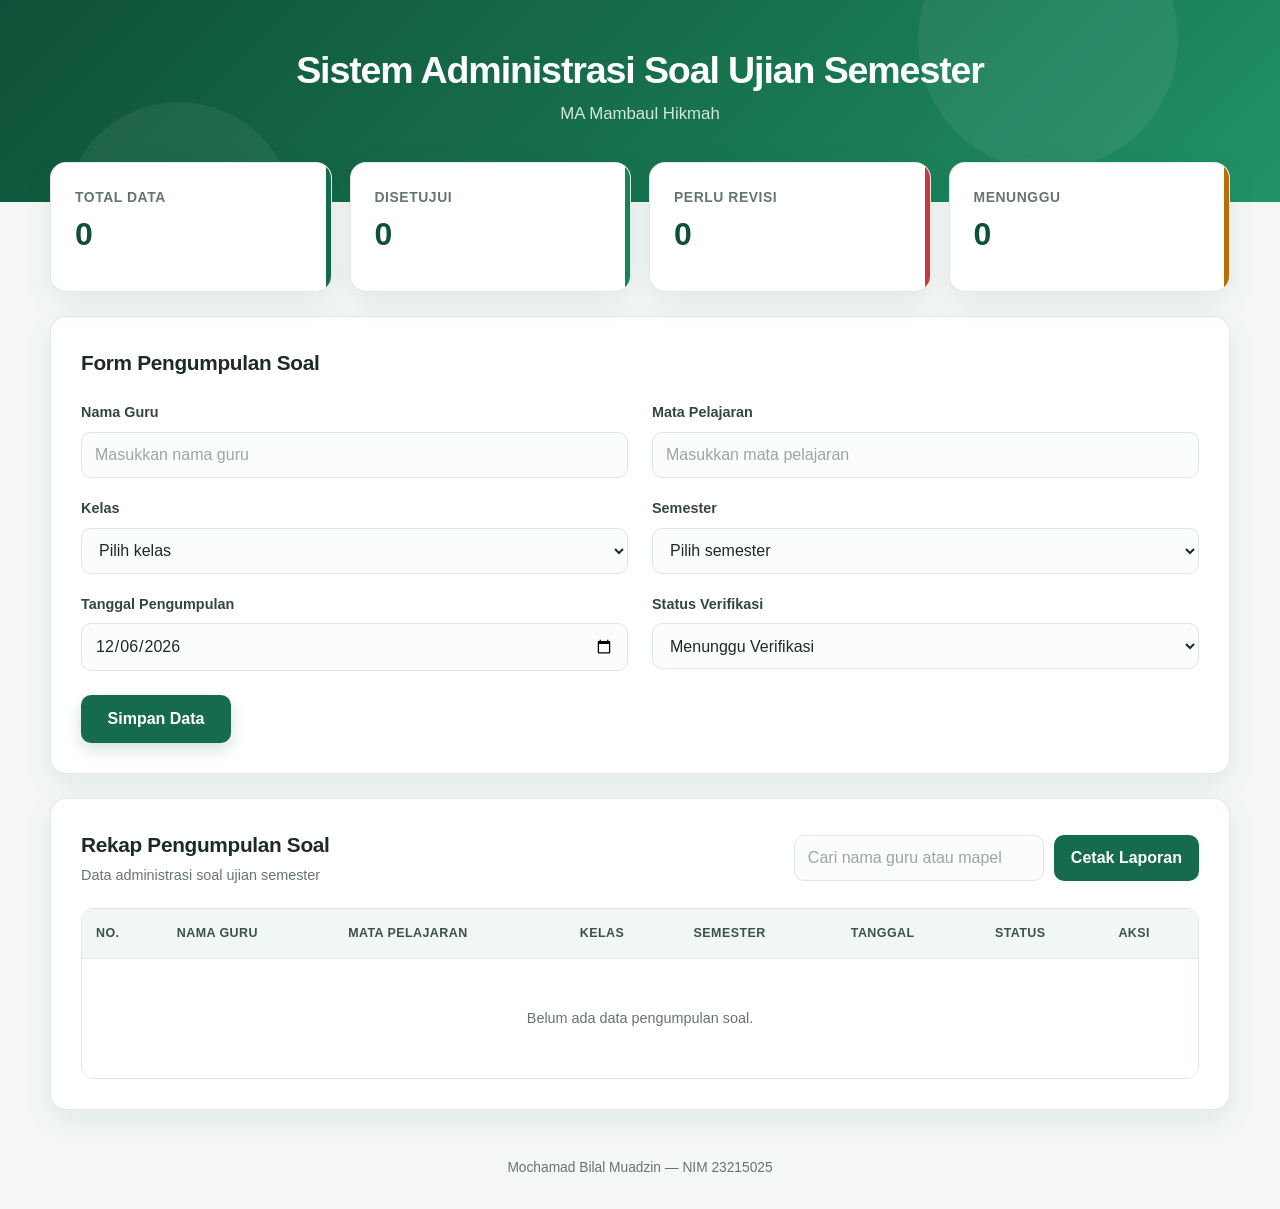
==== dashboard.html @ e2e62500 "Backup sebelum pengembangan fitur lengkap" ====
<!DOCTYPE html>
<html lang="id">
<head>
    <meta charset="UTF-8">
    <meta name="viewport" content="width=device-width, initial-scale=1.0">
    <title>Sistem Pengelolaan Soal Ujian</title>
    <link rel="stylesheet" href="style.css">
</head>
<body>

    <header class="header">
        <div>
            <h1>Sistem Administrasi Soal Ujian Semester</h1>
            <p>MA Mambaul Hikmah</p>
        </div>
    </header>

    <main class="container">

        <section class="dashboard">
            <div class="card">
                <h3>Total Data</h3>
                <p id="totalData">0</p>
            </div>

            <div class="card">
                <h3>Disetujui</h3>
                <p id="totalDisetujui">0</p>
            </div>

            <div class="card">
                <h3>Perlu Revisi</h3>
                <p id="totalRevisi">0</p>
            </div>

            <div class="card">
                <h3>Menunggu</h3>
                <p id="totalMenunggu">0</p>
            </div>
        </section>

        <section class="panel">
            <h2>Form Pengumpulan Soal</h2>

            <form id="formSoal">
                <div class="form-grid">

                    <div class="form-group">
                        <label for="namaGuru">Nama Guru</label>
                        <input
                            type="text"
                            id="namaGuru"
                            placeholder="Masukkan nama guru"
                            required
                        >
                    </div>

                    <div class="form-group">
                        <label for="mataPelajaran">Mata Pelajaran</label>
                        <input
                            type="text"
                            id="mataPelajaran"
                            placeholder="Masukkan mata pelajaran"
                            required
                        >
                    </div>

                    <div class="form-group">
                        <label for="kelas">Kelas</label>
                        <select id="kelas" required>
                            <option value="">Pilih kelas</option>
                            <option value="X">Kelas X</option>
                            <option value="XI">Kelas XI</option>
                            <option value="XII">Kelas XII</option>
                        </select>
                    </div>

                    <div class="form-group">
                        <label for="semester">Semester</label>
                        <select id="semester" required>
                            <option value="">Pilih semester</option>
                            <option value="Ganjil">Ganjil</option>
                            <option value="Genap">Genap</option>
                        </select>
                    </div>

                    <div class="form-group">
                        <label for="tanggal">Tanggal Pengumpulan</label>
                        <input type="date" id="tanggal" required>
                    </div>

                    <div class="form-group">
                        <label for="status">Status Verifikasi</label>
                        <select id="status" required>
                            <option value="Menunggu Verifikasi">
                                Menunggu Verifikasi
                            </option>
                            <option value="Disetujui">Disetujui</option>
                            <option value="Perlu Revisi">Perlu Revisi</option>
                        </select>
                    </div>

                </div>

                <button type="submit" class="btn-primary">
                    Simpan Data
                </button>
            </form>
        </section>

        <section class="panel">
            <div class="table-header">
                <div>
                    <h2>Rekap Pengumpulan Soal</h2>
                    <p>Data administrasi soal ujian semester</p>
                </div>

                <div class="table-actions">
                    <input
                        type="text"
                        id="pencarian"
                        placeholder="Cari nama guru atau mapel"
                    >

                    <button
                        type="button"
                        class="btn-print"
                        onclick="window.print()"
                    >
                        Cetak Laporan
                    </button>
                </div>
            </div>

            <div class="table-wrapper">
                <table>
                    <thead>
                        <tr>
                            <th>No.</th>
                            <th>Nama Guru</th>
                            <th>Mata Pelajaran</th>
                            <th>Kelas</th>
                            <th>Semester</th>
                            <th>Tanggal</th>
                            <th>Status</th>
                            <th>Aksi</th>
                        </tr>
                    </thead>

                    <tbody id="tabelSoal">
                        <tr>
                            <td colspan="8" class="data-kosong">
                                Belum ada data pengumpulan soal.
                            </td>
                        </tr>
                    </tbody>
                </table>
            </div>
        </section>

    </main>

    <footer>
        <p>
            Mochamad Bilal Muadzin — NIM 23215025
        </p>
    </footer>

    <script src="script.js"></script>
</body>
</html>
---- style.css ----
/* ---------- Base ---------- */
:root {
    --primary: #176b4d;
    --primary-dark: #0f5138;
    --primary-soft: #e9f5ef;
    --background: #f4f7f6;
    --surface: #ffffff;
    --text: #1d2b26;
    --text-muted: #66756f;
    --border: #dfe7e3;
    --success: #168654;
    --warning: #b86e08;
    --danger: #c43d3d;
    --shadow: 0 10px 30px rgba(26, 72, 55, 0.08);
    --radius: 16px;
}

* {
    box-sizing: border-box;
}

html {
    scroll-behavior: smooth;
}

body {
    min-height: 100vh;
    margin: 0;
    background: var(--background);
    color: var(--text);
    font-family: Inter, "Segoe UI", Arial, sans-serif;
    line-height: 1.5;
}

button,
input,
select {
    font: inherit;
}

button {
    cursor: pointer;
}

/* ---------- Header ---------- */
.header {
    position: relative;
    overflow: hidden;
    padding: 48px 24px 76px;
    background: linear-gradient(135deg, #0f5138 0%, #187451 58%, #219268 100%);
    color: #ffffff;
    text-align: center;
}

.header::before,
.header::after {
    position: absolute;
    border-radius: 50%;
    background: rgba(255, 255, 255, 0.06);
    content: "";
}

.header::before {
    top: -90px;
    right: 8%;
    width: 260px;
    height: 260px;
}

.header::after {
    bottom: -130px;
    left: 5%;
    width: 230px;
    height: 230px;
}

.header > div {
    position: relative;
    z-index: 1;
}

.header h1 {
    max-width: 850px;
    margin: 0 auto 8px;
    font-size: clamp(1.65rem, 3vw, 2.35rem);
    line-height: 1.2;
    letter-spacing: -0.03em;
}

.header p {
    margin: 0;
    color: rgba(255, 255, 255, 0.82);
    font-size: 1.05rem;
}

/* ---------- Layout ---------- */
.container {
    position: relative;
    z-index: 2;
    width: min(1180px, calc(100% - 40px));
    margin: -40px auto 48px;
}

.dashboard {
    display: grid;
    grid-template-columns: repeat(4, minmax(0, 1fr));
    gap: 18px;
    margin-bottom: 24px;
}

.card,
.panel {
    border: 1px solid rgba(223, 231, 227, 0.9);
    background: var(--surface);
    box-shadow: var(--shadow);
}

.card {
    position: relative;
    overflow: hidden;
    min-height: 130px;
    padding: 24px;
    border-radius: var(--radius);
}

.card::after {
    position: absolute;
    top: 0;
    right: 0;
    width: 5px;
    height: 100%;
    background: var(--primary);
    content: "";
}

.card:nth-child(2)::after {
    background: var(--success);
}

.card:nth-child(3)::after {
    background: var(--danger);
}

.card:nth-child(4)::after {
    background: var(--warning);
}

.card h3 {
    margin: 0 0 10px;
    color: var(--text-muted);
    font-size: 0.87rem;
    font-weight: 650;
    letter-spacing: 0.04em;
    text-transform: uppercase;
}

.card p {
    margin: 0;
    color: var(--primary-dark);
    font-size: 2rem;
    font-weight: 750;
    line-height: 1;
}

.panel {
    margin-bottom: 24px;
    padding: 30px;
    border-radius: var(--radius);
}

.panel h2 {
    margin: 0 0 24px;
    font-size: 1.3rem;
    letter-spacing: -0.015em;
}

/* ---------- Form ---------- */
.form-grid {
    display: grid;
    grid-template-columns: repeat(2, minmax(0, 1fr));
    gap: 20px 24px;
}

.form-group {
    display: flex;
    flex-direction: column;
    gap: 8px;
}

.form-group label {
    color: #34463f;
    font-size: 0.9rem;
    font-weight: 650;
}

input,
select {
    width: 100%;
    min-height: 46px;
    padding: 10px 13px;
    border: 1px solid var(--border);
    border-radius: 10px;
    outline: none;
    background: #fbfcfc;
    color: var(--text);
    transition: border-color 0.2s ease, box-shadow 0.2s ease, background 0.2s ease;
}

input::placeholder {
    color: #9aa7a2;
}

input:focus,
select:focus {
    border-color: var(--primary);
    background: #ffffff;
    box-shadow: 0 0 0 4px rgba(23, 107, 77, 0.11);
}

.btn-primary,
.btn-print,
.btn-hapus,
.btn-edit,
.btn-batal,
.btn-konfirmasi-hapus {
    border: 0;
    border-radius: 10px;
    font-weight: 650;
    transition: transform 0.18s ease, background 0.18s ease, box-shadow 0.18s ease;
}

.btn-primary {
    min-width: 150px;
    margin-top: 24px;
    padding: 12px 22px;
    background: var(--primary);
    box-shadow: 0 6px 16px rgba(23, 107, 77, 0.2);
    color: #ffffff;
}

.btn-primary:hover,
.btn-print:hover {
    transform: translateY(-1px);
    background: var(--primary-dark);
}

.btn-primary:active,
.btn-print:active,
.btn-hapus:active {
    transform: translateY(0);
}

.btn-primary {
    position: relative;
    overflow: visible;
}

.btn-success-animation {
    background: var(--success);
    box-shadow: 0 0 0 7px rgba(22, 134, 84, 0.12),
                0 10px 25px rgba(22, 134, 84, 0.28);
    animation: success-button 0.45s ease both;
}

.success-particles {
    position: absolute;
    inset: 50% auto auto 50%;
    width: 1px;
    height: 1px;
    pointer-events: none;
}

.success-particles i {
    position: absolute;
    width: 7px;
    height: 7px;
    border-radius: 2px;
    background: var(--color);
    opacity: 0;
    animation: particle-pop 0.85s var(--delay) ease-out forwards;
}

.success-popup-overlay {
    position: fixed;
    z-index: 1200;
    inset: 0;
    display: grid;
    place-items: center;
    padding: 20px;
    background: rgba(10, 35, 26, 0.18);
    backdrop-filter: blur(2px);
    animation: popup-overlay-in 0.2s ease both;
}

.success-popup {
    display: flex;
    align-items: center;
    width: min(390px, 100%);
    padding: 24px 25px;
    border: 1px solid rgba(22, 134, 84, 0.15);
    border-radius: 18px;
    background: #ffffff;
    box-shadow: 0 24px 65px rgba(14, 61, 43, 0.24);
    text-align: left;
    animation: success-popup-in 0.5s cubic-bezier(0.2, 1.25, 0.35, 1) both;
}

.success-popup strong,
.success-popup span {
    display: block;
}

.success-popup strong {
    margin-bottom: 3px;
    color: var(--primary-dark);
    font-size: 1.05rem;
}

.success-popup span {
    color: var(--text-muted);
    font-size: 0.84rem;
}

.success-check {
    flex: 0 0 56px;
    width: 56px;
    height: 56px;
    margin-right: 16px;
}

.success-check svg {
    width: 100%;
    height: 100%;
    overflow: visible;
}

.success-check circle {
    fill: #e4f7ed;
    stroke: var(--success);
    stroke-dasharray: 151;
    stroke-dashoffset: 151;
    stroke-width: 2.5;
    animation: draw-check 0.55s 0.15s ease forwards;
}

.success-check path {
    fill: none;
    stroke: var(--success);
    stroke-dasharray: 30;
    stroke-dashoffset: 30;
    stroke-linecap: round;
    stroke-linejoin: round;
    stroke-width: 4;
    animation: draw-check 0.4s 0.55s ease forwards;
}

.success-popup-hide {
    opacity: 0;
    transition: opacity 0.3s ease;
}

.success-popup-hide .success-popup {
    transform: translateY(-8px) scale(0.97);
    transition: transform 0.3s ease;
}

.card-update {
    animation: card-pop 0.55s var(--delay) ease both;
}

tbody tr.row-baru td {
    animation: row-highlight 1.8s ease;
}

@keyframes success-button {
    0% { transform: scale(0.94); }
    55% { transform: scale(1.04); }
    100% { transform: scale(1); }
}

@keyframes success-popup-in {
    from {
        opacity: 0;
        transform: translateY(18px) scale(0.88);
    }
    to {
        opacity: 1;
        transform: translateY(0) scale(1);
    }
}

@keyframes popup-overlay-in {
    from { opacity: 0; }
    to { opacity: 1; }
}

@keyframes draw-check {
    to { stroke-dashoffset: 0; }
}

@keyframes particle-pop {
    0% {
        opacity: 1;
        transform: translate(0, 0) rotate(0);
    }
    100% {
        opacity: 0;
        transform: translate(var(--x), var(--y)) rotate(var(--r));
    }
}

@keyframes card-pop {
    0%, 100% { transform: translateY(0) scale(1); }
    45% { transform: translateY(-5px) scale(1.025); }
}

@keyframes row-highlight {
    0%, 100% { background: transparent; }
    20%, 65% { background: #dcf5e8; }
}

@media (prefers-reduced-motion: reduce) {
    .btn-success-animation,
    .success-particles i,
    .success-popup-overlay,
    .success-popup,
    .success-check circle,
    .success-check path,
    .card-update,
    tbody tr.row-baru td {
        animation: none;
    }
}

/* ---------- Table ---------- */
.table-header {
    display: flex;
    align-items: center;
    justify-content: space-between;
    gap: 24px;
    margin-bottom: 22px;
}

.table-header h2 {
    margin-bottom: 4px;
}

.table-header p {
    margin: 0;
    color: var(--text-muted);
    font-size: 0.9rem;
}

.table-actions {
    display: flex;
    align-items: center;
    gap: 10px;
}

.table-actions input {
    width: 250px;
}

.btn-print {
    min-height: 46px;
    padding: 10px 17px;
    background: var(--primary);
    color: #ffffff;
    white-space: nowrap;
}

.table-wrapper {
    overflow-x: auto;
    border: 1px solid var(--border);
    border-radius: 12px;
}

table {
    width: 100%;
    min-width: 850px;
    border-collapse: collapse;
    background: #ffffff;
}

th,
td {
    padding: 15px 14px;
    border-bottom: 1px solid #e8eeeb;
    text-align: left;
    vertical-align: middle;
}

th {
    background: #f0f7f4;
    color: #3d5149;
    font-size: 0.78rem;
    font-weight: 750;
    letter-spacing: 0.035em;
    text-transform: uppercase;
    white-space: nowrap;
}

td {
    color: #40514a;
    font-size: 0.9rem;
}

tbody tr:last-child td {
    border-bottom: 0;
}

tbody tr:hover td {
    background: #fbfdfc;
}

.data-kosong {
    height: 120px;
    color: var(--text-muted);
    text-align: center;
}

.status {
    display: inline-flex;
    align-items: center;
    padding: 6px 10px;
    border-radius: 999px;
    font-size: 0.78rem;
    font-weight: 700;
    white-space: nowrap;
}

.status-disetujui {
    background: #e5f7ed;
    color: #147144;
}

.status-revisi {
    background: #feebeb;
    color: #ad3030;
}

.status-menunggu {
    background: #fff3dc;
    color: #9b5b04;
}

.btn-hapus {
    padding: 7px 12px;
    background: #fff0f0;
    color: var(--danger);
    font-size: 0.82rem;
}

.btn-hapus:hover {
    background: #fbdede;
}

.aksi-row {
    display: flex;
    gap: 7px;
}

.btn-edit {
    padding: 7px 12px;
    border: 0;
    background: var(--primary-soft);
    color: var(--primary-dark);
    font-size: 0.82rem;
}

.btn-edit:hover {
    background: #d7eee3;
}

/* ---------- Toast & confirmation ---------- */
.toast-container {
    position: fixed;
    z-index: 1000;
    top: 20px;
    right: 20px;
    display: grid;
    gap: 10px;
    width: min(360px, calc(100% - 40px));
}

.toast {
    padding: 14px 17px;
    border-left: 4px solid var(--success);
    border-radius: 10px;
    background: #ffffff;
    box-shadow: 0 12px 35px rgba(25, 53, 43, 0.18);
    color: var(--text);
    opacity: 0;
    transform: translateY(-12px);
    transition: 0.25s ease;
}

.toast-show {
    opacity: 1;
    transform: translateY(0);
}

.toast-warning {
    border-left-color: var(--warning);
}

.toast-info {
    border-left-color: #2878bd;
}

.modal-overlay {
    position: fixed;
    z-index: 1100;
    inset: 0;
    display: grid;
    place-items: center;
    padding: 20px;
    background: rgba(12, 30, 23, 0.52);
    backdrop-filter: blur(3px);
}

.modal-konfirmasi {
    width: min(420px, 100%);
    padding: 26px;
    border-radius: 16px;
    background: #ffffff;
    box-shadow: 0 24px 60px rgba(12, 30, 23, 0.25);
}

.modal-konfirmasi h3 {
    margin: 0 0 8px;
    font-size: 1.2rem;
}

.modal-konfirmasi p {
    margin: 0;
    color: var(--text-muted);
}

.modal-actions {
    display: flex;
    justify-content: flex-end;
    gap: 10px;
    margin-top: 24px;
}

.btn-batal,
.btn-konfirmasi-hapus {
    padding: 10px 16px;
}

.btn-batal {
    border: 1px solid var(--border);
    background: #ffffff;
    color: var(--text);
}

.btn-konfirmasi-hapus {
    background: var(--danger);
    color: #ffffff;
}

/* ---------- Footer ---------- */
footer {
    padding: 0 20px 30px;
    color: var(--text-muted);
    text-align: center;
    font-size: 0.86rem;
}

footer p {
    margin: 0;
}

/* ---------- Responsive ---------- */
@media (max-width: 900px) {
    .dashboard {
        grid-template-columns: repeat(2, minmax(0, 1fr));
    }

    .table-header {
        align-items: flex-start;
        flex-direction: column;
    }

    .table-actions {
        width: 100%;
    }

    .table-actions input {
        flex: 1;
        width: auto;
    }
}

@media (max-width: 640px) {
    .header {
        padding: 36px 18px 64px;
    }

    .container {
        width: min(100% - 24px, 1180px);
        margin-top: -32px;
    }

    .dashboard {
        gap: 12px;
    }

    .card {
        min-height: 110px;
        padding: 18px;
    }

    .card h3 {
        font-size: 0.75rem;
    }

    .card p {
        font-size: 1.7rem;
    }

    .panel {
        padding: 21px 18px;
    }

    .form-grid {
        grid-template-columns: 1fr;
        gap: 16px;
    }

    .btn-primary {
        width: 100%;
    }

    .table-actions {
        align-items: stretch;
        flex-direction: column;
    }

    .table-actions input,
    .btn-print {
        width: 100%;
    }
}

@media (max-width: 380px) {
    .dashboard {
        grid-template-columns: 1fr;
    }
}

/* ---------- Print ---------- */
@media print {
    body {
        background: #ffffff;
    }

    .header {
        padding: 20px;
        background: #ffffff;
        color: #000000;
    }

    .header p {
        color: #444444;
    }

    .container {
        width: 100%;
        margin: 0;
    }

    .dashboard,
    .panel:first-of-type,
    .table-actions,
    footer {
        display: none;
    }

    .panel {
        padding: 0;
        border: 0;
        box-shadow: none;
    }

    .table-wrapper {
        overflow: visible;
    }

    table {
        min-width: 0;
    }

    th,
    td {
        padding: 8px;
        font-size: 10px;
    }

    th:last-child,
    td:last-child {
        display: none;
    }
}
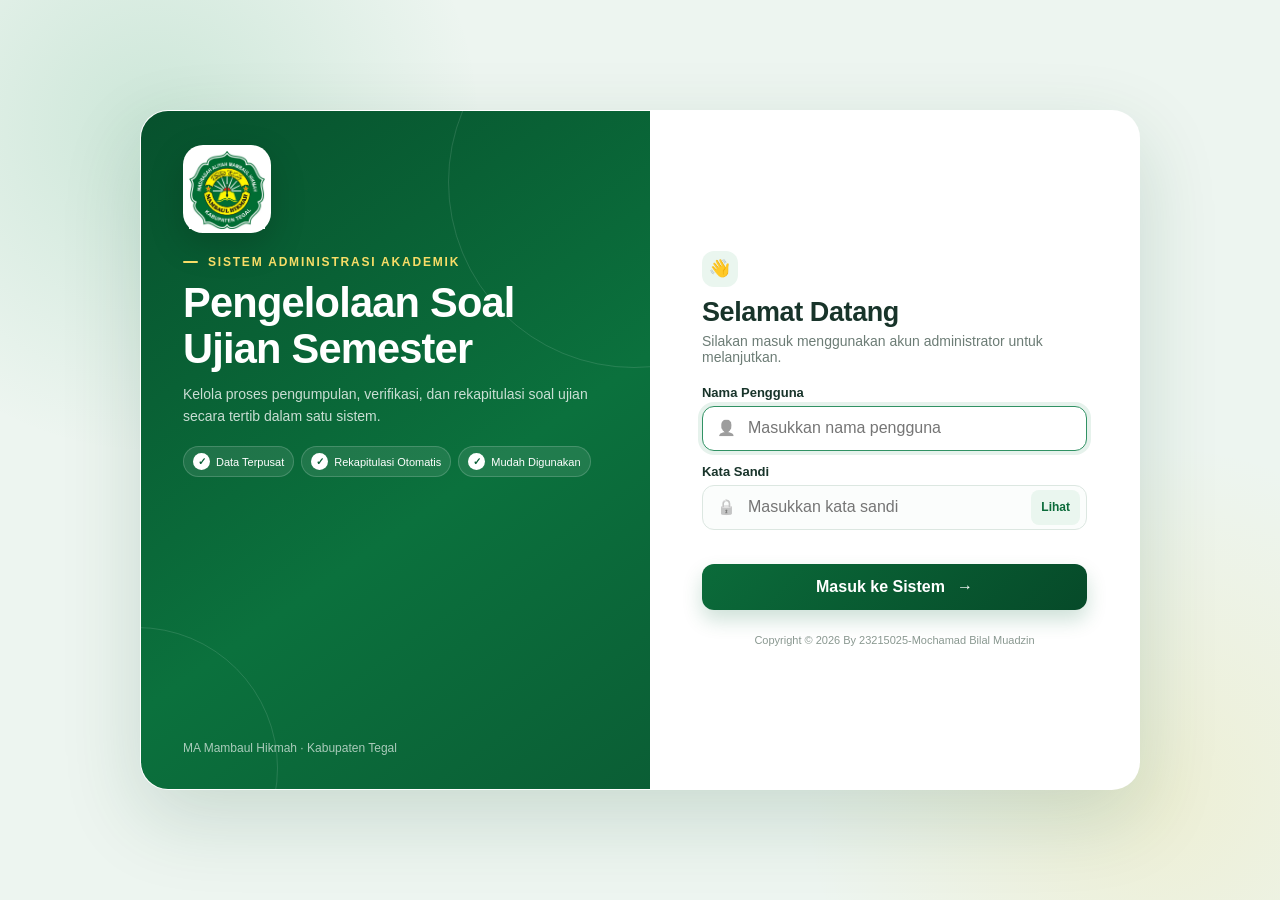
==== commit df64d48e: "Menambahkan sistem login, dashboard, CRUD guru, mapel, pengumpulan soal, dan laporan" ====
--- a/dashboard.html
+++ b/dashboard.html
@@ -1,171 +1 @@
-<!DOCTYPE html>
-<html lang="id">
-<head>
-    <meta charset="UTF-8">
-    <meta name="viewport" content="width=device-width, initial-scale=1.0">
-    <title>Sistem Pengelolaan Soal Ujian</title>
-    <link rel="stylesheet" href="style.css">
-</head>
-<body>
-
-    <header class="header">
-        <div>
-            <h1>Sistem Administrasi Soal Ujian Semester</h1>
-            <p>MA Mambaul Hikmah</p>
-        </div>
-    </header>
-
-    <main class="container">
-
-        <section class="dashboard">
-            <div class="card">
-                <h3>Total Data</h3>
-                <p id="totalData">0</p>
-            </div>
-
-            <div class="card">
-                <h3>Disetujui</h3>
-                <p id="totalDisetujui">0</p>
-            </div>
-
-            <div class="card">
-                <h3>Perlu Revisi</h3>
-                <p id="totalRevisi">0</p>
-            </div>
-
-            <div class="card">
-                <h3>Menunggu</h3>
-                <p id="totalMenunggu">0</p>
-            </div>
-        </section>
-
-        <section class="panel">
-            <h2>Form Pengumpulan Soal</h2>
-
-            <form id="formSoal">
-                <div class="form-grid">
-
-                    <div class="form-group">
-                        <label for="namaGuru">Nama Guru</label>
-                        <input
-                            type="text"
-                            id="namaGuru"
-                            placeholder="Masukkan nama guru"
-                            required
-                        >
-                    </div>
-
-                    <div class="form-group">
-                        <label for="mataPelajaran">Mata Pelajaran</label>
-                        <input
-                            type="text"
-                            id="mataPelajaran"
-                            placeholder="Masukkan mata pelajaran"
-                            required
-                        >
-                    </div>
-
-                    <div class="form-group">
-                        <label for="kelas">Kelas</label>
-                        <select id="kelas" required>
-                            <option value="">Pilih kelas</option>
-                            <option value="X">Kelas X</option>
-                            <option value="XI">Kelas XI</option>
-                            <option value="XII">Kelas XII</option>
-                        </select>
-                    </div>
-
-                    <div class="form-group">
-                        <label for="semester">Semester</label>
-                        <select id="semester" required>
-                            <option value="">Pilih semester</option>
-                            <option value="Ganjil">Ganjil</option>
-                            <option value="Genap">Genap</option>
-                        </select>
-                    </div>
-
-                    <div class="form-group">
-                        <label for="tanggal">Tanggal Pengumpulan</label>
-                        <input type="date" id="tanggal" required>
-                    </div>
-
-                    <div class="form-group">
-                        <label for="status">Status Verifikasi</label>
-                        <select id="status" required>
-                            <option value="Menunggu Verifikasi">
-                                Menunggu Verifikasi
-                            </option>
-                            <option value="Disetujui">Disetujui</option>
-                            <option value="Perlu Revisi">Perlu Revisi</option>
-                        </select>
-                    </div>
-
-                </div>
-
-                <button type="submit" class="btn-primary">
-                    Simpan Data
-                </button>
-            </form>
-        </section>
-
-        <section class="panel">
-            <div class="table-header">
-                <div>
-                    <h2>Rekap Pengumpulan Soal</h2>
-                    <p>Data administrasi soal ujian semester</p>
-                </div>
-
-                <div class="table-actions">
-                    <input
-                        type="text"
-                        id="pencarian"
-                        placeholder="Cari nama guru atau mapel"
-                    >
-
-                    <button
-                        type="button"
-                        class="btn-print"
-                        onclick="window.print()"
-                    >
-                        Cetak Laporan
-                    </button>
-                </div>
-            </div>
-
-            <div class="table-wrapper">
-                <table>
-                    <thead>
-                        <tr>
-                            <th>No.</th>
-                            <th>Nama Guru</th>
-                            <th>Mata Pelajaran</th>
-                            <th>Kelas</th>
-                            <th>Semester</th>
-                            <th>Tanggal</th>
-                            <th>Status</th>
-                            <th>Aksi</th>
-                        </tr>
-                    </thead>
-
-                    <tbody id="tabelSoal">
-                        <tr>
-                            <td colspan="8" class="data-kosong">
-                                Belum ada data pengumpulan soal.
-                            </td>
-                        </tr>
-                    </tbody>
-                </table>
-            </div>
-        </section>
-
-    </main>
-
-    <footer>
-        <p>
-            Mochamad Bilal Muadzin — NIM 23215025
-        </p>
-    </footer>
-
-    <script src="script.js"></script>
-</body>
-</html>+<!doctype html><html lang="id"><head><meta charset="utf-8"><meta name="viewport" content="width=device-width,initial-scale=1"><title>Dashboard | Administrasi Soal</title><link rel="icon" href="assets/favicon.png"><link rel="stylesheet" href="css/style.css"><script src="js/auth.js"></script></head><body><div class="sidebar-backdrop"></div><aside class="sidebar"><div class="brand"><img src="assets/logo-ma.png" alt="Logo"><div><strong>Administrasi Soal</strong><small>MA Mambaul Hikmah</small></div></div><nav class="nav"><a class="active" href="dashboard.html">🏠 Dashboard</a><a href="guru.html">👨‍🏫 Data Guru</a><a href="mapel.html">📚 Mata Pelajaran</a><a href="pengumpulan.html">📝 Pengumpulan Soal</a><a href="laporan.html">📊 Laporan</a></nav></aside><div class="main"><header class="topbar"><div style="display:flex;gap:10px;align-items:center"><button id="menuToggle" class="menu-toggle">☰</button><div><h1>Sistem Administrasi Soal Ujian Semester</h1><small>MA Mambaul Hikmah</small></div></div><div class="admin-area"><span class="admin-name">👤 Admin</span><button class="btn btn-secondary" data-logout>Logout</button></div></header><main class="content"><div class="page-heading"><h2>Dashboard</h2><p>Ringkasan administrasi pengumpulan soal ujian semester.</p></div><section class="stats"><div class="stat-card"><span>Total Guru</span><strong id="totalGuru">0</strong></div><div class="stat-card"><span>Total Mata Pelajaran</span><strong id="totalMapel">0</strong></div><div class="stat-card"><span>Total Pengumpulan</span><strong id="totalPengumpulan">0</strong></div><div class="stat-card"><span>Disetujui</span><strong id="totalDisetujui">0</strong></div><div class="stat-card"><span>Perlu Revisi</span><strong id="totalRevisi">0</strong></div><div class="stat-card"><span>Menunggu Verifikasi</span><strong id="totalMenunggu">0</strong></div></section><section class="panel"><div class="panel-title"><div><h3>5 Pengumpulan Terbaru</h3><span class="muted">Data terbaru berdasarkan tanggal pengumpulan</span></div><a class="btn btn-primary" href="pengumpulan.html">Kelola Data</a></div><div class="table-wrap"><table><thead><tr><th>No</th><th>Guru</th><th>Mata Pelajaran</th><th>Kelas</th><th>Tanggal</th><th>Status</th></tr></thead><tbody id="latestTable"></tbody></table></div></section><section class="panel reset-box"><div><h3 style="margin:0 0 5px">Reset Semua Data</h3><span class="muted">Menghapus perubahan dan mengembalikan data contoh awal.</span></div><button id="resetData" class="btn btn-danger">Reset Data</button></section></main><footer class="footer">Mochamad Bilal Muadzin · NIM 23215025<br>PKL MA Mambaul Hikmah</footer></div><div id="toast" class="toast"></div><script src="js/dashboard.js"></script></body></html>
--- a/css/style.css
+++ b/css/style.css
@@ -0,0 +1,5 @@
+:root{--primary:#176b43;--primary-dark:#0d482f;--primary-light:#e8f4ed;--gold:#d6a82e;--bg:#f3f7f5;--text:#1d3028;--muted:#66766f;--danger:#b42318;--border:#dce5df;--sidebar:250px}*{box-sizing:border-box}html{scroll-behavior:smooth}body{margin:0;font-family:Segoe UI,Arial,sans-serif;background:var(--bg);color:var(--text)}button,input,select,textarea{font:inherit}.sidebar{position:fixed;inset:0 auto 0 0;width:var(--sidebar);background:linear-gradient(180deg,var(--primary-dark),#11613d);color:#fff;padding:20px 14px;z-index:30;transition:.25s}.brand{display:flex;align-items:center;gap:11px;padding:3px 8px 22px;border-bottom:1px solid #ffffff25}.brand img{width:47px;height:47px;object-fit:cover;border-radius:50%}.brand strong{display:block;font-size:14px}.brand small{opacity:.75}.nav{display:grid;gap:6px;margin-top:22px}.nav a{color:#e9f4ed;text-decoration:none;padding:12px 13px;border-radius:9px}.nav a:hover,.nav a.active{background:#ffffff1c;color:#fff}.main{margin-left:var(--sidebar);min-height:100vh;display:flex;flex-direction:column}.topbar{height:74px;background:#fff;border-bottom:1px solid var(--border);display:flex;align-items:center;justify-content:space-between;padding:0 25px;position:sticky;top:0;z-index:20}.topbar h1{font-size:19px;margin:0}.topbar small{color:var(--muted)}.admin-area{display:flex;align-items:center;gap:12px}.menu-toggle{display:none;border:0;background:var(--primary-light);color:var(--primary);padding:8px 10px;border-radius:8px}.content{padding:25px;flex:1}.page-heading{margin-bottom:20px}.page-heading h2{margin:0 0 5px;font-size:24px}.page-heading p{margin:0;color:var(--muted)}.stats{display:grid;grid-template-columns:repeat(3,1fr);gap:15px;margin-bottom:20px}.stat-card,.panel{background:#fff;border:1px solid var(--border);border-radius:13px;box-shadow:0 3px 12px #204b3620}.stat-card{padding:19px;border-left:4px solid var(--primary)}.stat-card span{color:var(--muted);font-size:13px}.stat-card strong{display:block;font-size:28px;margin-top:5px;color:var(--primary-dark)}.panel{padding:20px;margin-bottom:20px}.panel-title{display:flex;justify-content:space-between;align-items:center;gap:12px;margin-bottom:17px}.panel-title h3{margin:0}.form-grid{display:grid;grid-template-columns:repeat(2,1fr);gap:14px}.form-group label{display:block;font-weight:650;font-size:14px;margin-bottom:6px}.form-group input,.form-group select,.form-group textarea,.filters input,.filters select{width:100%;padding:10px 11px;border:1px solid #cbd8d0;border-radius:8px;background:#fff}.form-group textarea{resize:vertical;min-height:76px}.full{grid-column:1/-1}.form-actions{display:flex;gap:9px;margin-top:16px}.btn{border:0;border-radius:8px;padding:10px 14px;cursor:pointer;font-weight:650}.btn-primary{background:var(--primary);color:#fff}.btn-secondary{background:#e9efeb;color:#34473e}.btn-danger{background:#feeceb;color:var(--danger)}.btn-small{padding:6px 9px;font-size:12px}.filters{display:grid;grid-template-columns:2fr 1fr 1fr;gap:10px;margin-bottom:14px}.table-wrap{overflow-x:auto;border:1px solid var(--border);border-radius:9px}table{width:100%;border-collapse:collapse;min-width:760px}th,td{padding:11px 12px;text-align:left;border-bottom:1px solid var(--border);font-size:13px}th{background:#edf5f0;color:#244435;white-space:nowrap}tbody tr:hover{background:#fafcfb}.empty{text-align:center;color:var(--muted);padding:28px}.badge{display:inline-block;border-radius:999px;padding:5px 9px;font-size:11px;font-weight:700;white-space:nowrap}.badge.approved{background:#dcfce7;color:#166534}.badge.revision{background:#fee2e2;color:#991b1b}.badge.waiting{background:#fef3c7;color:#92400e}.footer{text-align:center;background:#fff;border-top:1px solid var(--border);padding:18px;color:var(--muted);font-size:13px;line-height:1.5}.toast{position:fixed;right:20px;top:85px;background:#173f2d;color:#fff;padding:12px 17px;border-radius:9px;box-shadow:0 8px 25px #0003;z-index:60;opacity:0;transform:translateY(-10px);pointer-events:none;transition:.25s}.toast.show{opacity:1;transform:none}.print-title{display:none}.actions{display:flex;gap:6px}.reset-box{display:flex;justify-content:space-between;align-items:center;gap:15px}.muted{color:var(--muted);font-size:13px}.sidebar-backdrop{display:none}
+@media(max-width:900px){.sidebar{transform:translateX(-100%)}.sidebar.open{transform:none}.sidebar-backdrop.show{display:block;position:fixed;inset:0;background:#0006;z-index:25}.main{margin-left:0}.menu-toggle{display:inline-block}.stats{grid-template-columns:repeat(2,1fr)}}@media(max-width:600px){.content{padding:16px}.topbar{padding:0 14px}.topbar h1{font-size:15px}.admin-name{display:none}.stats,.form-grid,.filters{grid-template-columns:1fr}.full{grid-column:auto}.panel{padding:15px}.panel-title,.reset-box{align-items:flex-start;flex-direction:column}.stat-card strong{font-size:24px}}@media print{.sidebar,.topbar,.footer,.no-print,.toast{display:none!important}.main{margin:0}.content{padding:0}.panel{box-shadow:none;border:0;padding:0}.print-title{display:block;text-align:center;margin-bottom:25px}.page-heading{display:none}table{min-width:0}th,td{font-size:10px;padding:6px}}
+.brand img{width:48px;height:48px;object-fit:contain;border-radius:10px;background:#fff;padding:3px}.field-hint{display:block;margin-top:5px;color:var(--muted);font-size:11px;line-height:1.45}.demo-label{display:inline-block;margin-left:5px;padding:2px 6px;border-radius:999px;color:#8a5a00;background:#fff2c6;font-size:9px;text-transform:uppercase;letter-spacing:.4px;vertical-align:middle}
+/* Animasi interaksi pada fitur, menu, tabel, dan form. */
+.nav a,.btn,.stat-card,.panel,tbody tr,input,select,textarea{transition:transform .2s ease,box-shadow .2s ease,background-color .2s ease,border-color .2s ease,filter .2s ease}.nav a:hover{transform:translateX(5px)}.btn:hover{transform:translateY(-2px);box-shadow:0 7px 16px #173f2d26;filter:brightness(1.04)}.stat-card:hover{transform:translateY(-4px);box-shadow:0 10px 25px #204b3626}.panel:hover{box-shadow:0 7px 20px #204b3620}tbody tr:hover{transform:scale(1.002)}input:hover,select:hover,textarea:hover{border-color:#8bb9a0}input:focus,select:focus,textarea:focus{outline:0;border-color:var(--primary);box-shadow:0 0 0 3px #176b4320}.is-clicked{animation:featureClick .32s ease!important}@keyframes featureClick{0%{transform:scale(1)}45%{transform:scale(.96)}100%{transform:scale(1)}}@media(prefers-reduced-motion:reduce){.nav a,.btn,.stat-card,.panel,tbody tr,input,select,textarea{transition:none}.is-clicked{animation:none!important}}@media print{.nav a,.btn,.stat-card,.panel,tbody tr,input,select,textarea{transition:none!important;animation:none!important}}
